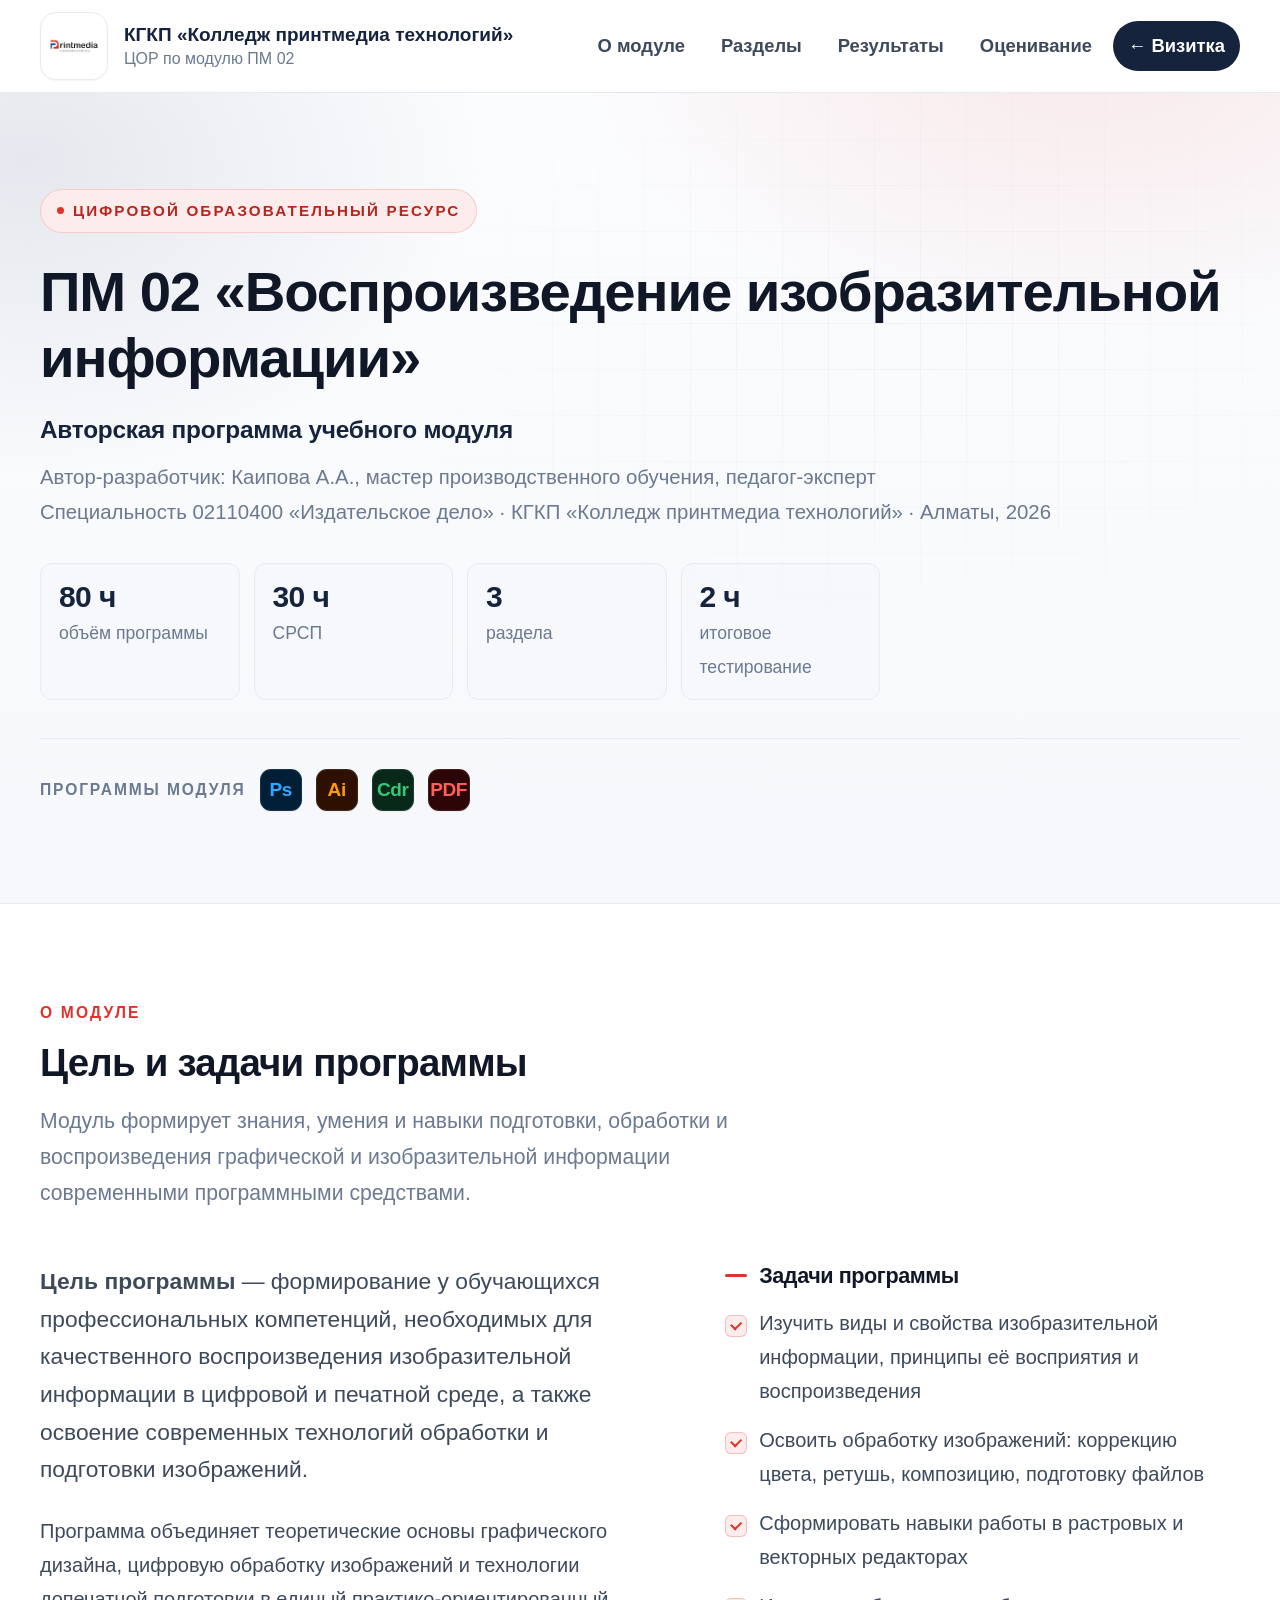
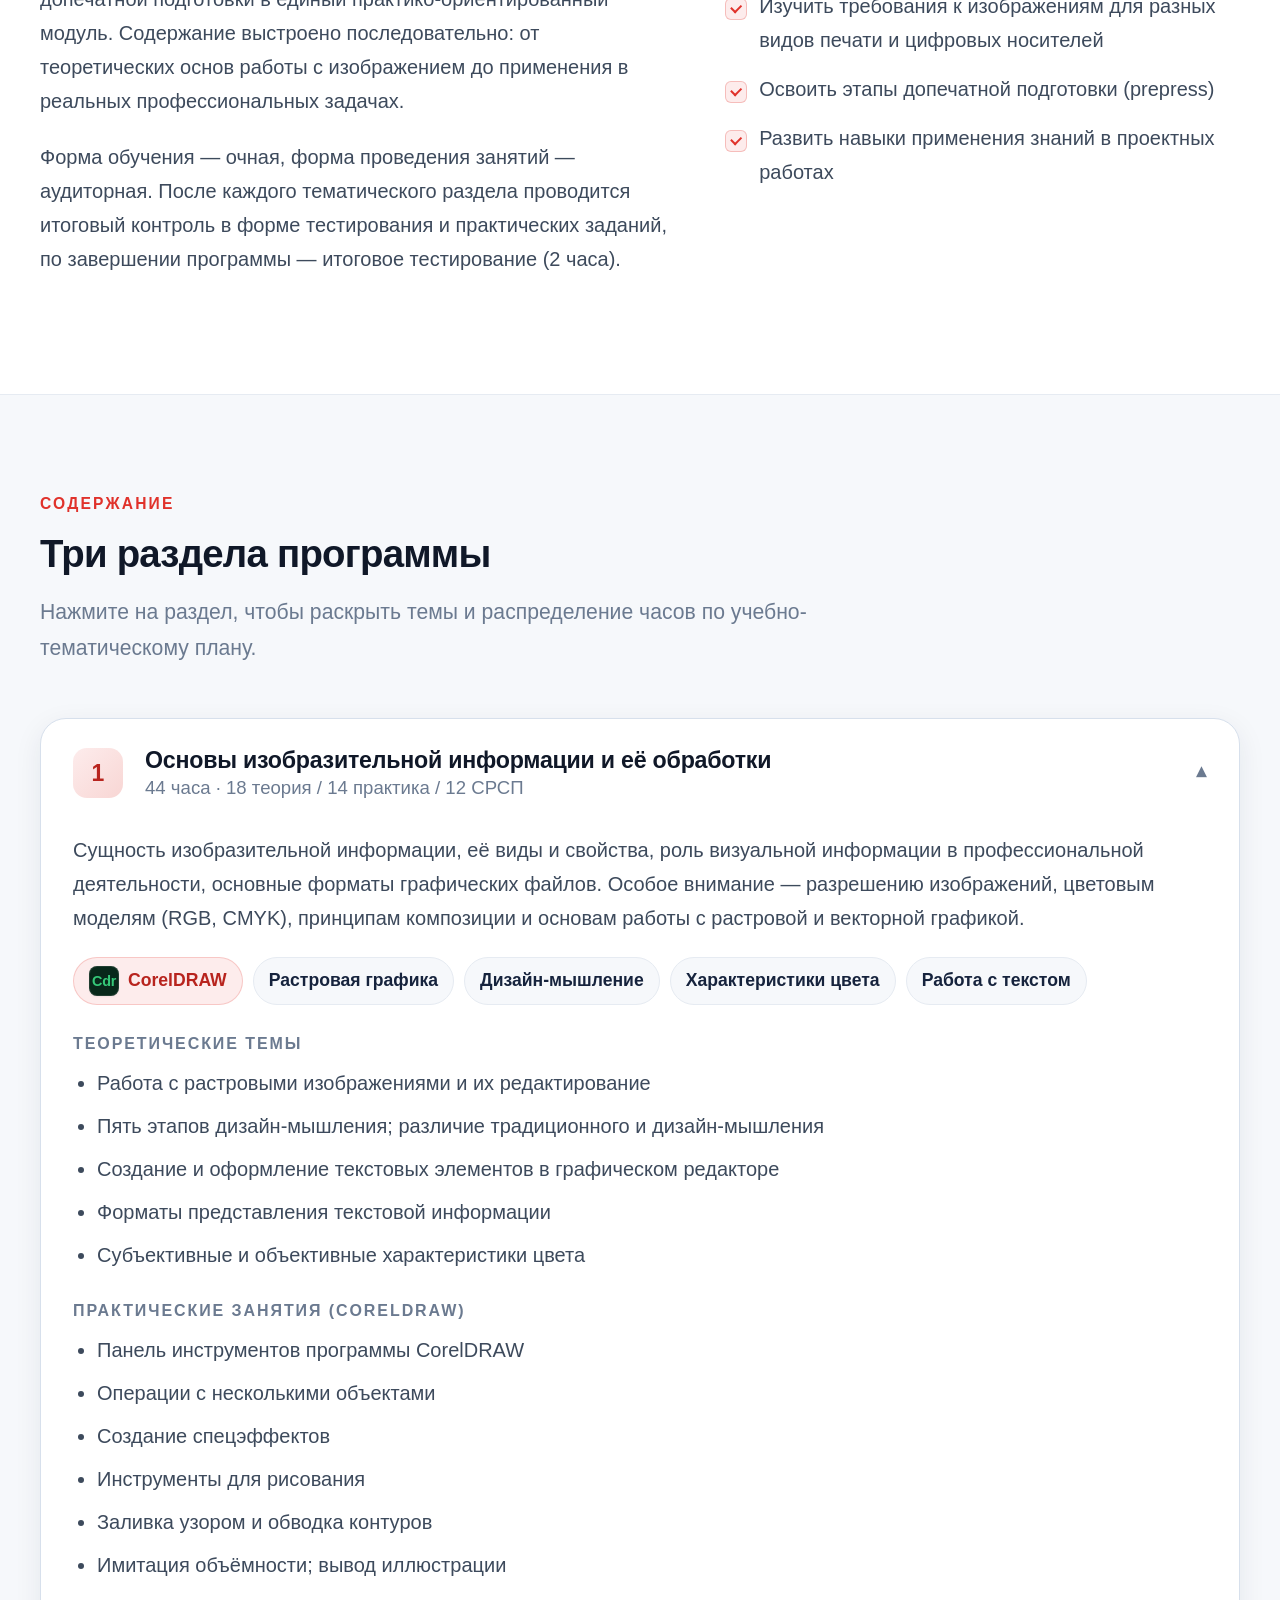
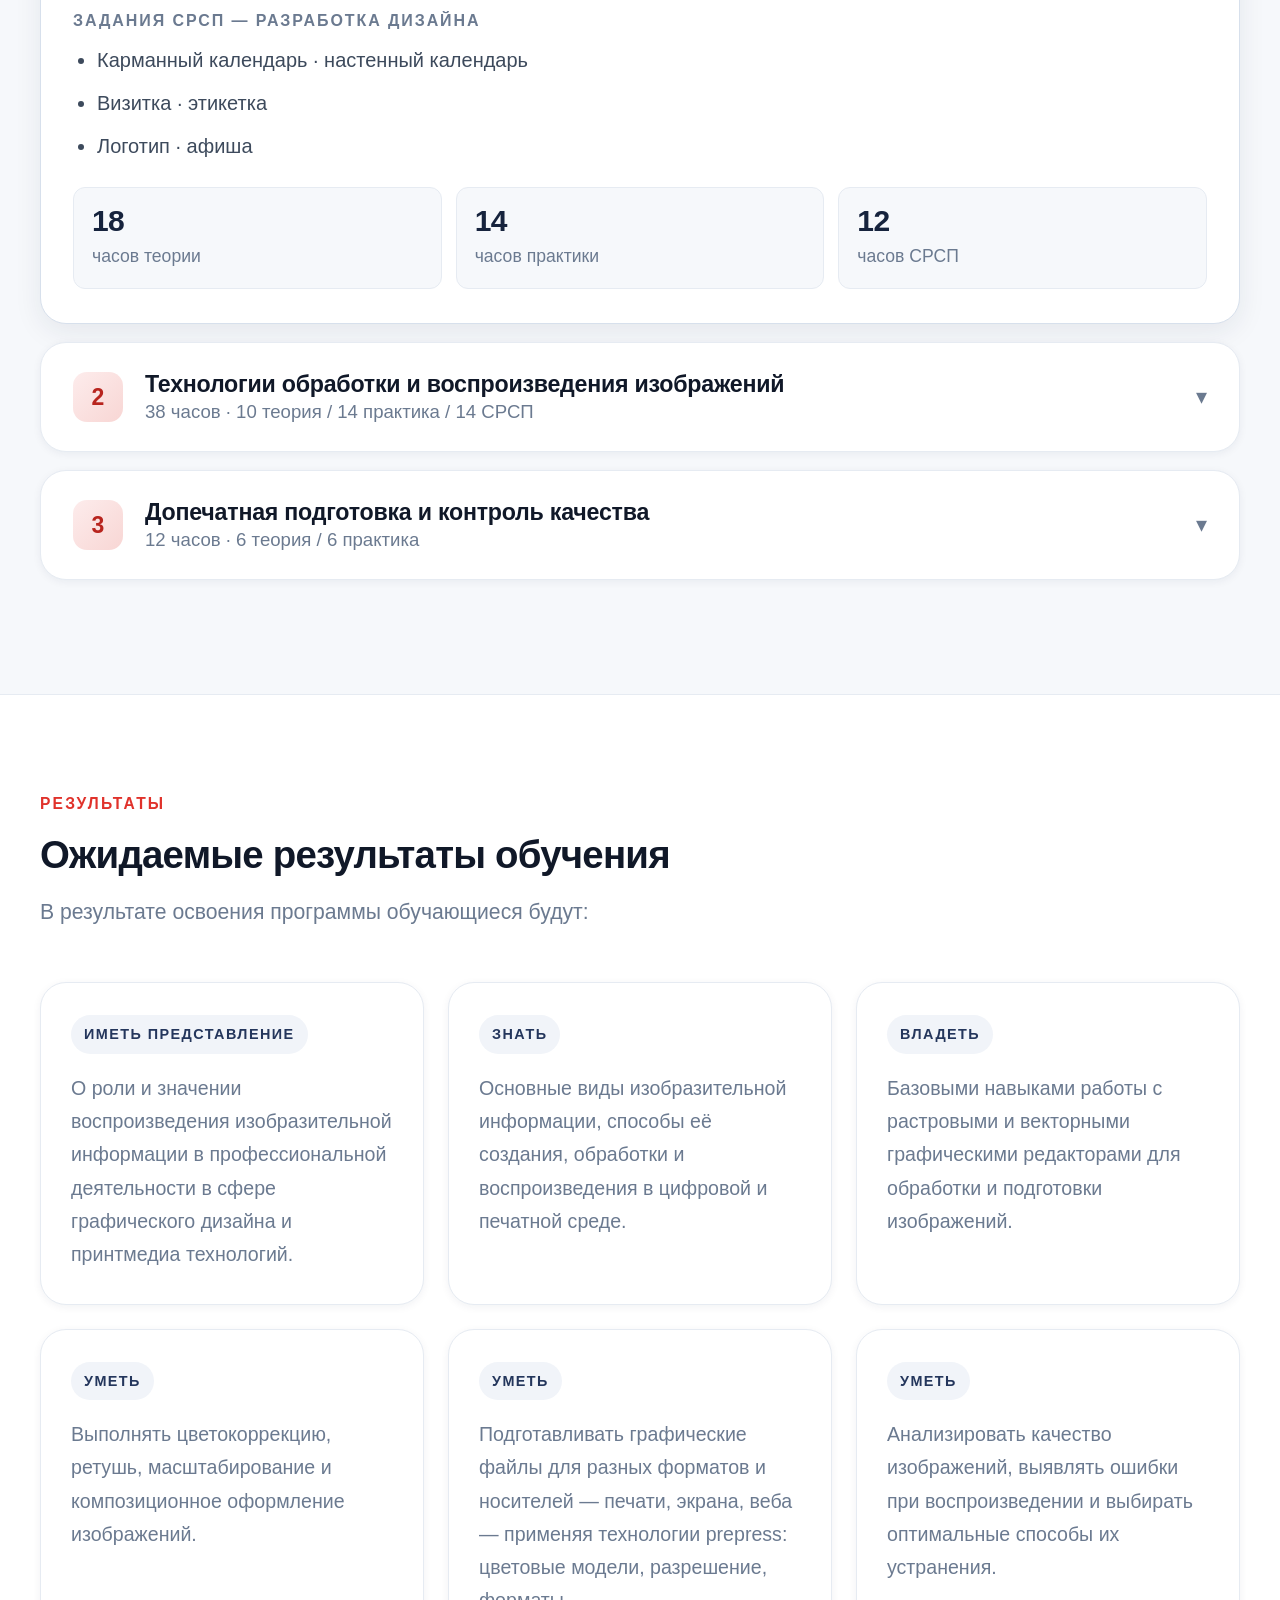
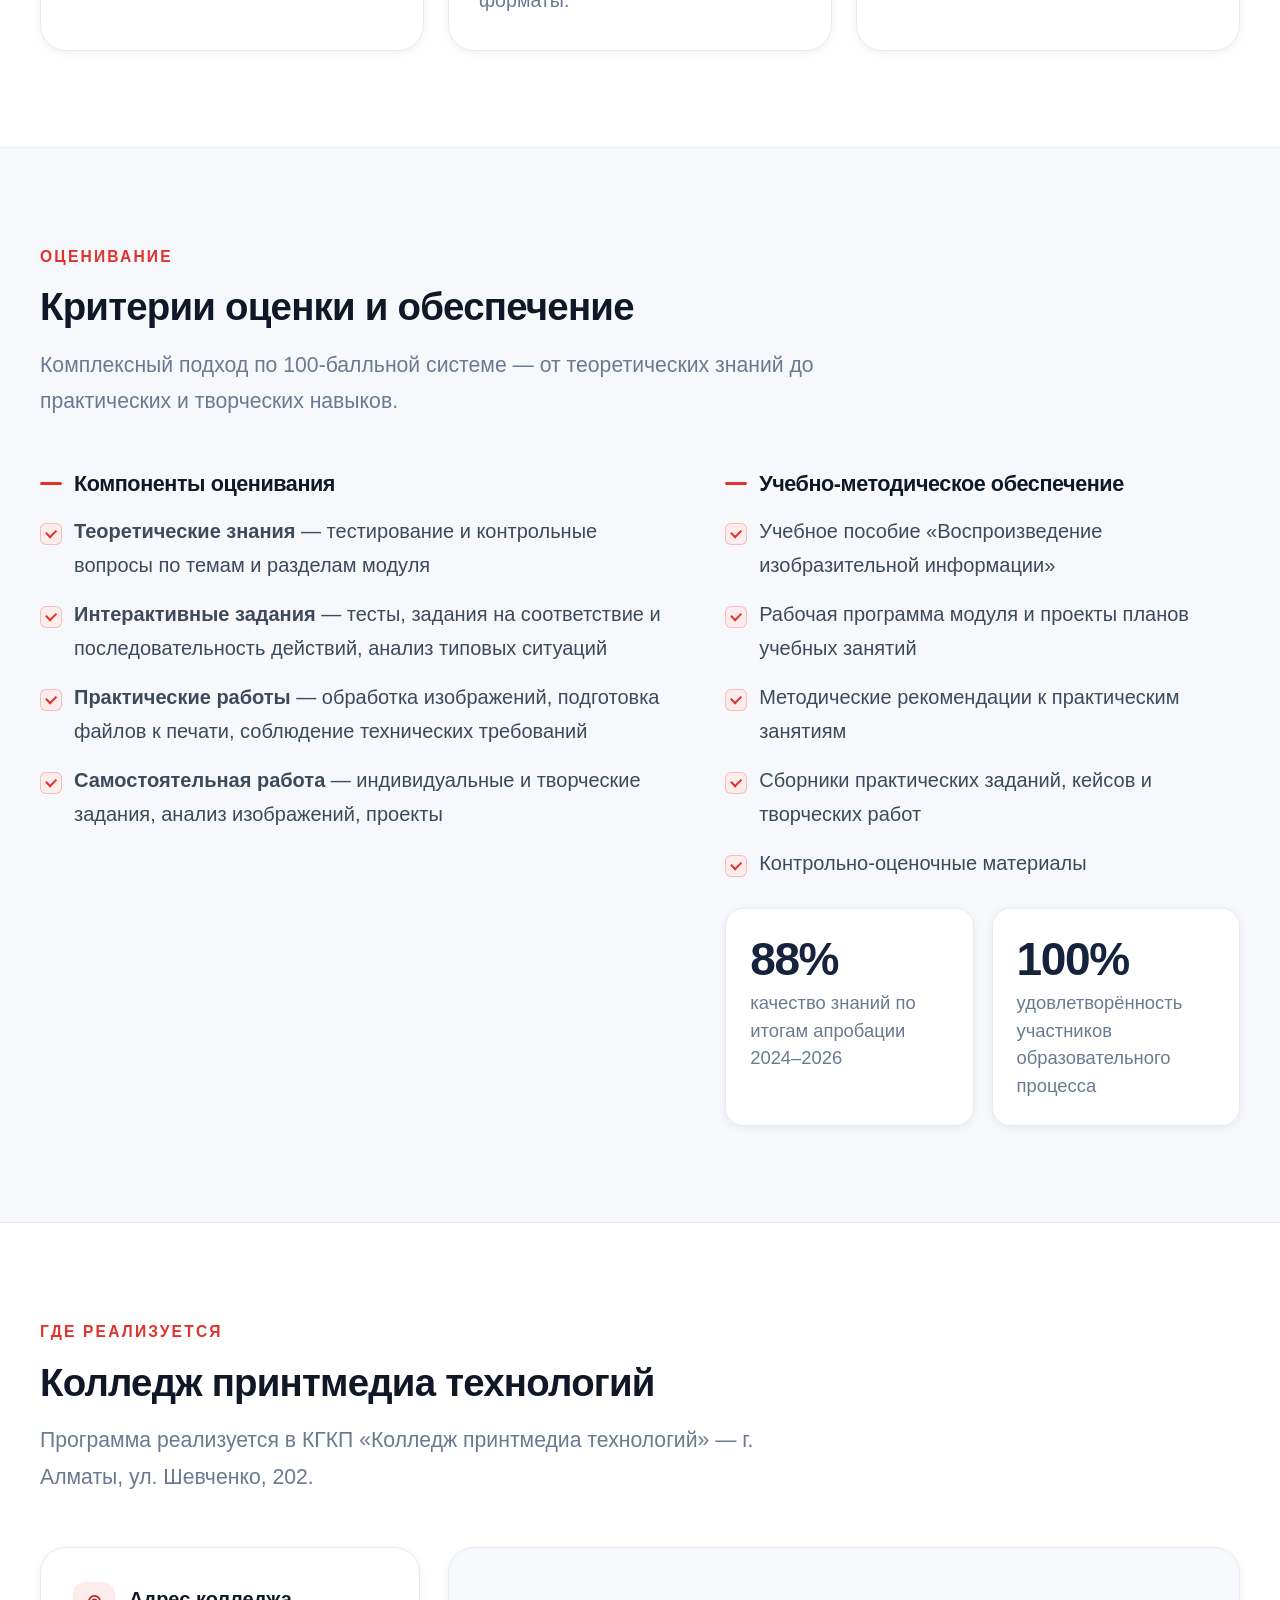
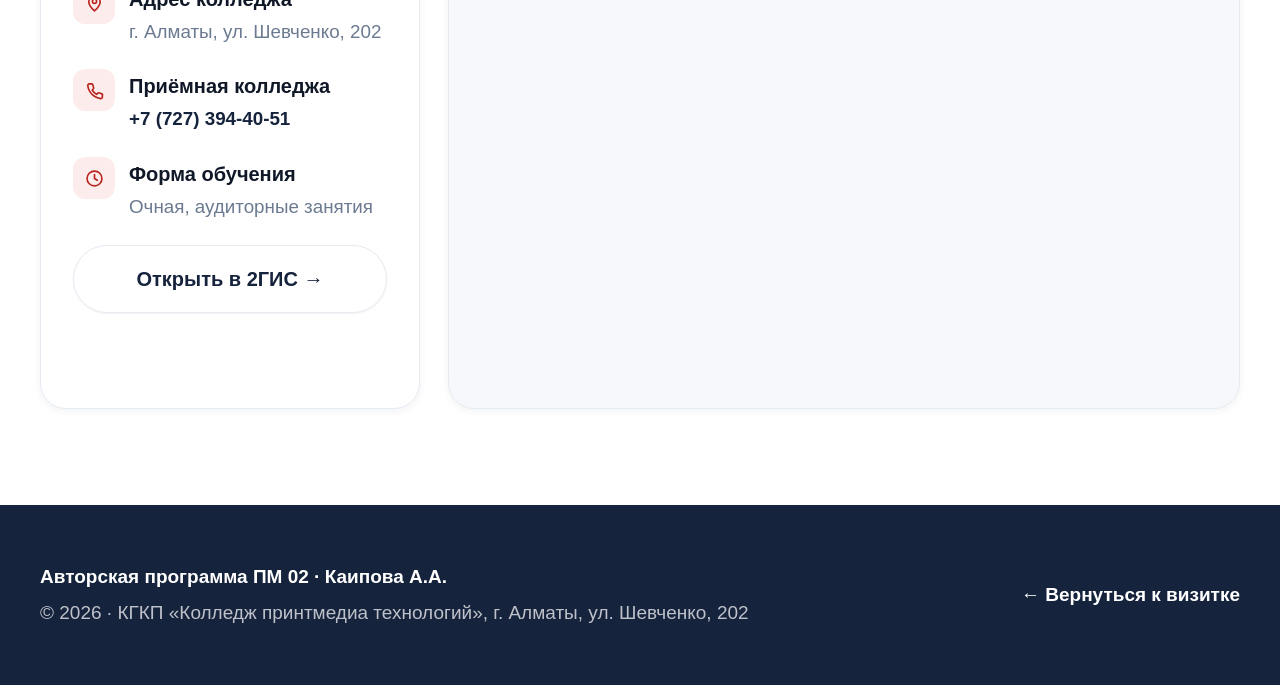
==== cor.html @ 56f1a11b "Сайт-визитка Каиповой А.А. и ЦОР по модулю ПМ 02 Две страницы: портфолио педагога (index.html) и циф" ====
<!DOCTYPE html>
<html lang="ru">
<head>
<meta charset="utf-8">
<meta name="viewport" content="width=device-width, initial-scale=1">
<title>ЦОР — ПМ 02 «Воспроизведение изобразительной информации» | Каипова А.А.</title>
<meta name="description" content="Цифровой образовательный ресурс по учебному модулю ПМ 02 «Воспроизведение изобразительной информации»: содержание трёх разделов, результаты обучения и критерии оценки.">
<link rel="icon" href="assets/logo.jpg">
<link rel="stylesheet" href="style.css">
<noscript><style>.module__body { display: block !important; } .module__chev { display: none; }</style></noscript>
</head>
<body>

<header class="topbar">
  <div class="wrap topbar__inner">
    <a class="brand" href="index.html">
      <span class="brand__logo"><img src="assets/logo.jpg" alt="Логотип Колледжа принтмедиа технологий"></span>
      <span class="brand__text">КГКП «Колледж принтмедиа технологий»<span>ЦОР по модулю ПМ 02</span></span>
    </a>
    <nav class="nav">
      <a href="#intro">О модуле</a>
      <a href="#sections">Разделы</a>
      <a href="#results">Результаты</a>
      <a href="#assess">Оценивание</a>
      <a href="index.html" class="is-cta">← Визитка</a>
    </nav>
  </div>
</header>

<section class="hero">
  <div class="wrap">
    <span class="eyebrow">Цифровой образовательный ресурс</span>
    <h1>ПМ 02 «Воспроизведение изобразительной информации»</h1>
    <p class="hero__role">Авторская программа учебного модуля</p>
    <p class="hero__place">Автор-разработчик: Каипова А.А., мастер производственного обучения, педагог-эксперт<br>Специальность 02110400 «Издательское дело» · КГКП «Колледж принтмедиа технологий» · Алматы, 2026</p>
    <div class="hours" style="max-width:840px;">
      <div><b>80 ч</b><span>объём программы</span></div>
      <div><b>30 ч</b><span>СРСП</span></div>
      <div><b>3</b><span>раздела</span></div>
      <div><b>2 ч</b><span>итоговое тестирование</span></div>
    </div>
    <div class="hero__tools">
      <span class="label">Программы модуля</span>
      <span class="app app--ps" title="Adobe Photoshop">Ps</span>
      <span class="app app--ai" title="Adobe Illustrator">Ai</span>
      <span class="app app--cdr" title="CorelDRAW">Cdr</span>
      <span class="app app--pdf" title="Допечатная подготовка, PDF">PDF</span>
    </div>
  </div>
</section>

<section class="section" id="intro">
  <div class="wrap">
    <div class="section__head">
      <span class="section__label">О модуле</span>
      <h2>Цель и задачи программы</h2>
      <p>Модуль формирует знания, умения и навыки подготовки, обработки и воспроизведения графической и изобразительной информации современными программными средствами.</p>
    </div>
    <div class="cols-2">
      <div class="prose">
        <p class="lead"><strong>Цель программы</strong> — формирование у обучающихся профессиональных компетенций, необходимых для качественного воспроизведения изобразительной информации в цифровой и печатной среде, а также освоение современных технологий обработки и подготовки изображений.</p>
        <p>Программа объединяет теоретические основы графического дизайна, цифровую обработку изображений и технологии допечатной подготовки в единый практико-ориентированный модуль. Содержание выстроено последовательно: от теоретических основ работы с изображением до применения в реальных профессиональных задачах.</p>
        <p>Форма обучения — очная, форма проведения занятий — аудиторная. После каждого тематического раздела проводится итоговый контроль в форме тестирования и практических заданий, по завершении программы — итоговое тестирование (2 часа).</p>
      </div>
      <div>
        <h3 class="mini">Задачи программы</h3>
        <ul class="list-check">
          <li>Изучить виды и свойства изобразительной информации, принципы её восприятия и воспроизведения</li>
          <li>Освоить обработку изображений: коррекцию цвета, ретушь, композицию, подготовку файлов</li>
          <li>Сформировать навыки работы в растровых и векторных редакторах</li>
          <li>Изучить требования к изображениям для разных видов печати и цифровых носителей</li>
          <li>Освоить этапы допечатной подготовки (prepress)</li>
          <li>Развить навыки применения знаний в проектных работах</li>
        </ul>
      </div>
    </div>
  </div>
</section>

<section class="section section--soft" id="sections">
  <div class="wrap">
    <div class="section__head">
      <span class="section__label">Содержание</span>
      <h2>Три раздела программы</h2>
      <p>Нажмите на раздел, чтобы раскрыть темы и распределение часов по учебно-тематическому плану.</p>
    </div>

    <div class="module is-open">
      <button class="module__btn" type="button" aria-expanded="true">
        <span class="module__num">1</span>
        <span class="module__title">
          <strong>Основы изобразительной информации и её обработки</strong>
          <span>44 часа · 18 теория / 14 практика / 12 СРСП</span>
        </span>
        <span class="module__chev">▾</span>
      </button>
      <div class="module__body">
        <p>Сущность изобразительной информации, её виды и свойства, роль визуальной информации в профессиональной деятельности, основные форматы графических файлов. Особое внимание — разрешению изображений, цветовым моделям (RGB, CMYK), принципам композиции и основам работы с растровой и векторной графикой.</p>
        <div class="chips">
          <span class="chip chip--red"><span class="app app--cdr app--sm">Cdr</span>CorelDRAW</span>
          <span class="chip">Растровая графика</span>
          <span class="chip">Дизайн-мышление</span>
          <span class="chip">Характеристики цвета</span>
          <span class="chip">Работа с текстом</span>
        </div>
        <h4>Теоретические темы</h4>
        <ul>
          <li>Работа с растровыми изображениями и их редактирование</li>
          <li>Пять этапов дизайн-мышления; различие традиционного и дизайн-мышления</li>
          <li>Создание и оформление текстовых элементов в графическом редакторе</li>
          <li>Форматы представления текстовой информации</li>
          <li>Субъективные и объективные характеристики цвета</li>
        </ul>
        <h4>Практические занятия (CorelDRAW)</h4>
        <ul>
          <li>Панель инструментов программы CorelDRAW</li>
          <li>Операции с несколькими объектами</li>
          <li>Создание спецэффектов</li>
          <li>Инструменты для рисования</li>
          <li>Заливка узором и обводка контуров</li>
          <li>Имитация объёмности; вывод иллюстрации</li>
        </ul>
        <h4>Задания СРСП — разработка дизайна</h4>
        <ul>
          <li>Карманный календарь · настенный календарь</li>
          <li>Визитка · этикетка</li>
          <li>Логотип · афиша</li>
        </ul>
        <div class="hours">
          <div><b>18</b><span>часов теории</span></div>
          <div><b>14</b><span>часов практики</span></div>
          <div><b>12</b><span>часов СРСП</span></div>
        </div>
      </div>
    </div>

    <div class="module">
      <button class="module__btn" type="button" aria-expanded="false">
        <span class="module__num">2</span>
        <span class="module__title">
          <strong>Технологии обработки и воспроизведения изображений</strong>
          <span>38 часов · 10 теория / 14 практика / 14 СРСП</span>
        </span>
        <span class="module__chev">▾</span>
      </button>
      <div class="module__body">
        <p>Современные технологии обработки изображений в профессиональном ПО: методы цветокоррекции, ретуши, векторизации, работа со слоями, эффектами и инструментами графических редакторов, подготовка изображений для разных способов воспроизведения — печать, веб, цифровые носители.</p>
        <div class="chips">
          <span class="chip chip--red"><span class="app app--ai app--sm">Ai</span>Adobe Illustrator</span>
          <span class="chip">Векторизация и трассировка</span>
          <span class="chip">Цветовые модели</span>
          <span class="chip">Типографика</span>
          <span class="chip">Рекламная продукция</span>
        </div>
        <h4>Теоретические темы</h4>
        <ul>
          <li>Основы работы в графическом редакторе: интерфейс и инструменты</li>
          <li>История и развитие дизайн-мышления</li>
          <li>Визуальное оформление текста</li>
          <li>Принципы восприятия цвета человеком</li>
          <li>Применение цветовых моделей в графических редакторах</li>
        </ul>
        <h4>Практические занятия (Adobe Illustrator)</h4>
        <ul>
          <li>Работа с эффектами</li>
          <li>Сложные рисунки и трассировка</li>
          <li>Инструменты рисования при построении логотипа</li>
          <li>Работа с текстом</li>
          <li>Компоновка слоганов и взаиморасположение с логотипом</li>
          <li>Дизайн рекламной продукции; дизайн обложки журнала</li>
        </ul>
        <h4>Задания СРСП</h4>
        <ul>
          <li>Определение панели инструментов</li>
          <li>Создание рамок с использованием нескольких объектов</li>
          <li>Обтекание текста вокруг объекта</li>
          <li>Разработка рекламного постера</li>
        </ul>
        <div class="hours">
          <div><b>10</b><span>часов теории</span></div>
          <div><b>14</b><span>часов практики</span></div>
          <div><b>14</b><span>часов СРСП</span></div>
        </div>
      </div>
    </div>

    <div class="module">
      <button class="module__btn" type="button" aria-expanded="false">
        <span class="module__num">3</span>
        <span class="module__title">
          <strong>Допечатная подготовка и контроль качества</strong>
          <span>12 часов · 6 теория / 6 практика</span>
        </span>
        <span class="module__chev">▾</span>
      </button>
      <div class="module__body">
        <p>Этапы допечатной подготовки (prepress), требования к макетам, настройка параметров файлов (разрешение, цветовые профили, форматы), методы контроля качества изображений перед выводом. Рассматриваются типичные ошибки при подготовке файлов и способы их устранения.</p>
        <div class="chips">
          <span class="chip chip--red"><span class="app app--ps app--sm">Ps</span>Adobe Photoshop</span>
          <span class="chip"><span class="app app--pdf app--sm">PDF</span>Prepress</span>
          <span class="chip">Цветокоррекция</span>
          <span class="chip">Ретушь</span>
          <span class="chip">Контроль качества</span>
        </div>
        <h4>Теоретические темы</h4>
        <ul>
          <li>Средства ввода, редактирования и хранения текстовой информации</li>
          <li>Изомерные и метамерные цвета и их связь с растровыми изображениями</li>
          <li>Токенизация текста</li>
        </ul>
        <h4>Практические занятия (Adobe Photoshop)</h4>
        <ul>
          <li>Выделение областей и изображения</li>
          <li>Коррекция цветных изображений</li>
          <li>Ретуширование</li>
        </ul>
        <div class="hours">
          <div><b>6</b><span>часов теории</span></div>
          <div><b>6</b><span>часов практики</span></div>
          <div><b>2</b><span>часа итогового тестирования</span></div>
        </div>
      </div>
    </div>
  </div>
</section>

<section class="section" id="results">
  <div class="wrap">
    <div class="section__head">
      <span class="section__label">Результаты</span>
      <h2>Ожидаемые результаты обучения</h2>
      <p>В результате освоения программы обучающиеся будут:</p>
    </div>
    <div class="cards">
      <div class="card">
        <div class="card__top"><span class="card__tag">Иметь представление</span></div>
        <p>О роли и значении воспроизведения изобразительной информации в профессиональной деятельности в сфере графического дизайна и принтмедиа технологий.</p>
      </div>
      <div class="card">
        <div class="card__top"><span class="card__tag">Знать</span></div>
        <p>Основные виды изобразительной информации, способы её создания, обработки и воспроизведения в цифровой и печатной среде.</p>
      </div>
      <div class="card">
        <div class="card__top"><span class="card__tag">Владеть</span></div>
        <p>Базовыми навыками работы с растровыми и векторными графическими редакторами для обработки и подготовки изображений.</p>
      </div>
      <div class="card">
        <div class="card__top"><span class="card__tag">Уметь</span></div>
        <p>Выполнять цветокоррекцию, ретушь, масштабирование и композиционное оформление изображений.</p>
      </div>
      <div class="card">
        <div class="card__top"><span class="card__tag">Уметь</span></div>
        <p>Подготавливать графические файлы для разных форматов и носителей — печати, экрана, веба — применяя технологии prepress: цветовые модели, разрешение, форматы.</p>
      </div>
      <div class="card">
        <div class="card__top"><span class="card__tag">Уметь</span></div>
        <p>Анализировать качество изображений, выявлять ошибки при воспроизведении и выбирать оптимальные способы их устранения.</p>
      </div>
    </div>
  </div>
</section>

<section class="section section--soft" id="assess">
  <div class="wrap">
    <div class="section__head">
      <span class="section__label">Оценивание</span>
      <h2>Критерии оценки и обеспечение</h2>
      <p>Комплексный подход по 100-балльной системе — от теоретических знаний до практических и творческих навыков.</p>
    </div>
    <div class="cols-2">
      <div>
        <h3 class="mini">Компоненты оценивания</h3>
        <ul class="list-check">
          <li><strong>Теоретические знания</strong> — тестирование и контрольные вопросы по темам и разделам модуля</li>
          <li><strong>Интерактивные задания</strong> — тесты, задания на соответствие и последовательность действий, анализ типовых ситуаций</li>
          <li><strong>Практические работы</strong> — обработка изображений, подготовка файлов к печати, соблюдение технических требований</li>
          <li><strong>Самостоятельная работа</strong> — индивидуальные и творческие задания, анализ изображений, проекты</li>
        </ul>
      </div>
      <div>
        <h3 class="mini">Учебно-методическое обеспечение</h3>
        <ul class="list-check">
          <li>Учебное пособие «Воспроизведение изобразительной информации»</li>
          <li>Рабочая программа модуля и проекты планов учебных занятий</li>
          <li>Методические рекомендации к практическим занятиям</li>
          <li>Сборники практических заданий, кейсов и творческих работ</li>
          <li>Контрольно-оценочные материалы</li>
        </ul>
        <div class="stats" style="margin-top:28px;">
          <div class="stat">
            <div class="stat__num">88%</div>
            <div class="stat__label">качество знаний по итогам апробации 2024–2026</div>
          </div>
          <div class="stat">
            <div class="stat__num">100%</div>
            <div class="stat__label">удовлетворённость участников образовательного процесса</div>
          </div>
        </div>
      </div>
    </div>
  </div>
</section>

<section class="section" id="place">
  <div class="wrap">
    <div class="section__head">
      <span class="section__label">Где реализуется</span>
      <h2>Колледж принтмедиа технологий</h2>
      <p>Программа реализуется в КГКП «Колледж принтмедиа технологий» — г. Алматы, ул. Шевченко, 202.</p>
    </div>
    <div class="map-grid">
      <div class="map-card">
        <div class="map-card__row">
          <span class="map-card__ico"><svg viewBox="0 0 24 24" fill="none" stroke="currentColor" stroke-width="1.9" stroke-linecap="round" stroke-linejoin="round" aria-hidden="true"><path d="M12 21.5s-6.5-5.8-6.5-10.5a6.5 6.5 0 1 1 13 0C18.5 15.7 12 21.5 12 21.5z"/><circle cx="12" cy="10.7" r="2.4"/></svg></span>
          <span>
            <strong>Адрес колледжа</strong>
            <span>г. Алматы, ул. Шевченко, 202</span>
          </span>
        </div>
        <div class="map-card__row">
          <span class="map-card__ico"><svg viewBox="0 0 24 24" fill="none" stroke="currentColor" stroke-width="1.9" stroke-linecap="round" stroke-linejoin="round" aria-hidden="true"><path d="M21 16.9v2.6a1.7 1.7 0 0 1-1.9 1.7 16.6 16.6 0 0 1-7.2-2.6 16.3 16.3 0 0 1-5-5A16.6 16.6 0 0 1 4.3 6.4 1.7 1.7 0 0 1 6 4.5h2.6a1.7 1.7 0 0 1 1.7 1.5c.1.8.3 1.7.6 2.5a1.7 1.7 0 0 1-.4 1.8l-1.1 1.1a13.4 13.4 0 0 0 5 5l1.1-1.1a1.7 1.7 0 0 1 1.8-.4c.8.3 1.6.5 2.5.6a1.7 1.7 0 0 1 1.5 1.7z"/></svg></span>
          <span>
            <strong>Приёмная колледжа</strong>
            <span><a href="tel:+77273944051">+7 (727) 394-40-51</a></span>
          </span>
        </div>
        <div class="map-card__row">
          <span class="map-card__ico"><svg viewBox="0 0 24 24" fill="none" stroke="currentColor" stroke-width="1.9" stroke-linecap="round" stroke-linejoin="round" aria-hidden="true"><circle cx="12" cy="12" r="8.5"/><path d="M12 7.6V12l3.2 2"/></svg></span>
          <span>
            <strong>Форма обучения</strong>
            <span>Очная, аудиторные занятия</span>
          </span>
        </div>
        <a class="btn btn--ghost" href="https://2gis.kz/almaty/firm/9429940000854568" target="_blank" rel="noopener">Открыть в 2ГИС →</a>
      </div>
      <div class="map-frame">
        <iframe
          src="https://widgets.2gis.com/widget?type=firmsonmap&amp;options=%7B%22pos%22%3A%7B%22lat%22%3A43.241996%2C%22lon%22%3A76.891916%2C%22zoom%22%3A17%7D%2C%22opt%22%3A%7B%22city%22%3A%22almaty%22%7D%2C%22org%22%3A%229429940000854568%22%7D"
          title="Колледж принтмедиа технологий на карте 2ГИС — г. Алматы, ул. Шевченко, 202"
          loading="lazy"
          allowfullscreen></iframe>
      </div>
    </div>
  </div>
</section>

<footer class="footer">
  <div class="wrap footer__inner">
    <div>
      <strong>Авторская программа ПМ 02 · Каипова А.А.</strong>
      © 2026 · КГКП «Колледж принтмедиа технологий», г. Алматы, ул. Шевченко, 202
    </div>
    <div><a href="index.html">← Вернуться к визитке</a></div>
  </div>
</footer>

<script src="script.js"></script>
</body>
</html>
---- style.css ----
/* ============================================================
   Каипова А.А. — визитка педагога и ЦОР по ПМ 02
   Дизайн-система: токены → layout → компоненты → адаптив
   ============================================================ */

:root {
  /* Палитра построена на логотипе колледжа */
  --red: #e0322b;
  --red-dark: #b8241e;
  --red-soft: #fdecec;
  --navy: #16233d;
  --navy-mid: #24365c;
  --navy-light: #3d5687;
  --ink: #101828;
  --body: #3d4a5c;
  --muted: #6b7a90;
  --line: #e6ebf2;
  --line-soft: #f1f4f9;
  --bg: #ffffff;
  --bg-soft: #f6f8fb;

  /* Скругления и тени */
  --r-sm: 12px;
  --r: 18px;
  --r-lg: 26px;
  --r-xl: 34px;
  --sh-xs: 0 1px 2px rgba(16, 24, 40, .05);
  --sh-sm: 0 2px 8px rgba(22, 35, 61, .06);
  --sh: 0 8px 28px rgba(22, 35, 61, .08);
  --sh-lg: 0 22px 60px rgba(22, 35, 61, .14);

  --wrap: 1440px;
  --font: -apple-system, BlinkMacSystemFont, "Segoe UI", Roboto, "Helvetica Neue", Arial, sans-serif;
}

* { box-sizing: border-box; }

html {
  font-size: 20px;
  scroll-behavior: smooth;
  -webkit-text-size-adjust: 100%;
}

body {
  margin: 0;
  font-family: var(--font);
  font-size: 1rem;
  line-height: 1.7;
  color: var(--body);
  background: var(--bg);
  -webkit-font-smoothing: antialiased;
  text-rendering: optimizeLegibility;
}

img { max-width: 100%; display: block; }
a { color: var(--navy-light); }

h1, h2, h3, h4 {
  color: var(--ink);
  line-height: 1.18;
  letter-spacing: -0.02em;
  margin: 0 0 .6em;
  font-weight: 700;
}

h1 { font-size: clamp(2.3rem, 4.4vw, 3.5rem); }
h2 { font-size: clamp(1.75rem, 3vw, 2.5rem); }
h3 { font-size: clamp(1.15rem, 1.6vw, 1.4rem); }

p { margin: 0 0 1.1em; }

.wrap { width: 100%; max-width: var(--wrap); margin: 0 auto; padding: 0 40px; }

/* ---------------- Шапка ---------------- */
.topbar {
  position: sticky;
  top: 0;
  z-index: 60;
  background: rgba(255, 255, 255, .88);
  backdrop-filter: saturate(180%) blur(14px);
  border-bottom: 1px solid var(--line);
}

.topbar__inner {
  display: flex;
  align-items: center;
  gap: 24px;
  min-height: 92px;
}

.brand {
  display: flex;
  align-items: center;
  gap: 16px;
  text-decoration: none;
  color: inherit;
  flex-shrink: 0;
}

.brand__logo {
  width: 68px;
  height: 68px;
  border-radius: 16px;
  background: #fff;
  border: 1px solid var(--line);
  box-shadow: var(--sh-xs);
  display: grid;
  place-items: center;
  padding: 7px;
  flex-shrink: 0;
}
.brand__logo img { width: 100%; height: 100%; object-fit: contain; }

.brand__text { font-size: .95rem; font-weight: 700; color: var(--navy); line-height: 1.35; }
.brand__text span {
  display: block;
  font-weight: 500;
  color: var(--muted);
  font-size: .8rem;
}

.nav {
  margin-left: auto;
  display: flex;
  align-items: center;
  gap: 6px;
  flex-wrap: wrap;
}
.nav a {
  color: var(--body);
  text-decoration: none;
  font-size: .92rem;
  font-weight: 600;
  padding: 9px 15px;
  border-radius: 999px;
  transition: background .16s ease, color .16s ease;
}
.nav a:hover { background: var(--bg-soft); color: var(--red); }
.nav a.is-cta { background: var(--navy); color: #fff; }
.nav a.is-cta:hover { background: var(--navy-mid); color: #fff; }

/* ---------------- Кнопки ---------------- */
.btn {
  display: inline-flex;
  align-items: center;
  justify-content: center;
  gap: 10px;
  padding: 16px 30px;
  border-radius: 999px;
  font-size: 1rem;
  font-weight: 650;
  font-family: inherit;
  text-decoration: none;
  border: 1.5px solid transparent;
  cursor: pointer;
  transition: transform .16s ease, box-shadow .16s ease, background .16s ease, border-color .16s ease;
}
.btn:hover { transform: translateY(-2px); }
.btn--primary {
  background: linear-gradient(135deg, #ec3f37, var(--red-dark));
  color: #fff;
  box-shadow: 0 10px 26px rgba(224, 50, 43, .3);
}
.btn--primary:hover { box-shadow: 0 14px 32px rgba(224, 50, 43, .38); }
.btn--ghost { border-color: var(--line); color: var(--navy); background: #fff; box-shadow: var(--sh-xs); }
.btn--ghost:hover { border-color: var(--navy-light); }
.btn--light { background: #fff; color: var(--navy); }
.btn--light:hover { background: #f2f5fa; }

/* ---------------- Хиро ---------------- */
.hero {
  position: relative;
  overflow: hidden;
  padding: 96px 0 92px;
  background:
    radial-gradient(760px 460px at 85% -8%, rgba(224, 50, 43, .10), transparent 68%),
    radial-gradient(700px 480px at 2% 8%, rgba(36, 54, 92, .10), transparent 66%),
    linear-gradient(180deg, #fbfcfe, var(--bg-soft));
  border-bottom: 1px solid var(--line);
}

.hero::before {
  content: "";
  position: absolute;
  inset: 0;
  background-image:
    linear-gradient(rgba(22, 35, 61, .045) 1px, transparent 1px),
    linear-gradient(90deg, rgba(22, 35, 61, .045) 1px, transparent 1px);
  background-size: 46px 46px;
  mask-image: radial-gradient(700px 420px at 70% 30%, #000, transparent 75%);
  -webkit-mask-image: radial-gradient(700px 420px at 70% 30%, #000, transparent 75%);
  pointer-events: none;
}

.hero__grid {
  position: relative;
  display: grid;
  grid-template-columns: 1.15fr 440px;
  gap: 72px;
  align-items: center;
}

.eyebrow {
  display: inline-flex;
  align-items: center;
  gap: 9px;
  font-size: .76rem;
  font-weight: 750;
  letter-spacing: .14em;
  text-transform: uppercase;
  color: var(--red-dark);
  background: var(--red-soft);
  border: 1px solid rgba(224, 50, 43, .18);
  padding: 8px 16px;
  border-radius: 999px;
  margin-bottom: 26px;
}
.eyebrow::before {
  content: "";
  width: 7px;
  height: 7px;
  border-radius: 50%;
  background: var(--red);
}

.hero h1 { margin-bottom: .3em; }
.hero__role {
  font-size: 1.22rem;
  font-weight: 700;
  color: var(--navy);
  margin: 0 0 10px;
  letter-spacing: -0.01em;
}
.hero__place { color: var(--muted); margin: 0 0 34px; font-size: 1.02rem; }
.hero__actions { display: flex; gap: 16px; flex-wrap: wrap; align-items: center; }

.hero__tools {
  display: flex;
  align-items: center;
  gap: 14px;
  flex-wrap: wrap;
  margin-top: 38px;
  padding-top: 30px;
  border-top: 1px solid var(--line);
}
.hero__tools .label {
  font-size: .78rem;
  text-transform: uppercase;
  letter-spacing: .12em;
  font-weight: 700;
  color: var(--muted);
}

/* Портрет */
.photo-frame { position: relative; }
.photo-frame::before {
  content: "";
  position: absolute;
  inset: 22px -22px -22px 22px;
  border-radius: var(--r-xl);
  background: linear-gradient(150deg, rgba(224, 50, 43, .14), rgba(36, 54, 92, .16));
}
.photo-frame img {
  position: relative;
  width: 100%;
  aspect-ratio: 3 / 4;
  object-fit: cover;
  object-position: center 16%;
  border-radius: var(--r-xl);
  box-shadow: var(--sh-lg);
  border: 6px solid #fff;
}

/* ---------------- Секции ---------------- */
.section { padding: 96px 0; }
.section--soft {
  background: var(--bg-soft);
  border-top: 1px solid var(--line);
  border-bottom: 1px solid var(--line);
}

.section__head { max-width: 780px; margin-bottom: 52px; }
.section__label {
  display: block;
  font-size: .78rem;
  font-weight: 750;
  letter-spacing: .14em;
  text-transform: uppercase;
  color: var(--red);
  margin-bottom: 14px;
}
.section__head h2 { margin-bottom: .45em; }
.section__head p { color: var(--muted); margin: 0; font-size: 1.06rem; }

.lead { font-size: 1.14rem; line-height: 1.65; color: var(--ink); }

.cols-2 { display: grid; grid-template-columns: 1.1fr .9fr; gap: 56px; align-items: start; }
.prose p { color: var(--body); max-width: 78ch; }

h3.mini {
  font-size: 1.08rem;
  margin-bottom: .8em;
  display: flex;
  align-items: center;
  gap: 12px;
}
h3.mini::before {
  content: "";
  width: 22px;
  height: 3px;
  border-radius: 2px;
  background: var(--red);
  flex: 0 0 auto;
}

/* Метрики */
.stats { display: grid; grid-template-columns: repeat(2, 1fr); gap: 18px; }
.stat {
  background: #fff;
  border: 1px solid var(--line);
  border-radius: var(--r);
  padding: 26px 24px;
  box-shadow: var(--sh-sm);
}
.stat__num {
  font-size: 2.3rem;
  font-weight: 750;
  color: var(--navy);
  line-height: 1.05;
  letter-spacing: -0.03em;
  margin-bottom: 6px;
}
.stat__label { font-size: .92rem; color: var(--muted); line-height: 1.5; }

/* Карточки */
.cards { display: grid; grid-template-columns: repeat(auto-fit, minmax(290px, 1fr)); gap: 24px; }
.card {
  background: #fff;
  border: 1px solid var(--line);
  border-radius: var(--r-lg);
  padding: 32px 30px;
  box-shadow: var(--sh-sm);
  transition: transform .2s ease, box-shadow .2s ease, border-color .2s ease;
}
.card:hover { transform: translateY(-4px); box-shadow: var(--sh); border-color: #d9e1ec; }
.card__top { display: flex; align-items: center; gap: 14px; margin-bottom: 18px; }
.card__tag {
  display: inline-block;
  font-size: .72rem;
  font-weight: 750;
  letter-spacing: .1em;
  text-transform: uppercase;
  color: var(--navy-mid);
  background: var(--line-soft);
  padding: 7px 13px;
  border-radius: 999px;
}
.card h3 { font-size: 1.16rem; margin-bottom: .5em; }
.card p { margin: 0; color: var(--muted); font-size: .98rem; }

/* Значки графических программ */
.app {
  display: inline-flex;
  align-items: center;
  justify-content: center;
  width: 42px;
  height: 42px;
  border-radius: 11px;
  font-size: .95rem;
  font-weight: 750;
  letter-spacing: -0.02em;
  flex: 0 0 auto;
  box-shadow: inset 0 0 0 1px rgba(255, 255, 255, .1), var(--sh-xs);
}
.app--sm { width: 30px; height: 30px; border-radius: 8px; font-size: .72rem; }
.app--ps { background: #001e36; color: #31a8ff; }
.app--ai { background: #2d1000; color: #ff9a00; }
.app--cdr { background: #08281a; color: #35c878; }
.app--pdf { background: #2e0507; color: #ff5f56; }
.app--rgb { background: #0d1b33; color: #7aa5ff; }

.app-row { display: flex; align-items: center; gap: 10px; flex-wrap: wrap; }

/* Баннер ЦОР */
.feature {
  position: relative;
  overflow: hidden;
  display: grid;
  grid-template-columns: 1fr auto;
  gap: 44px;
  align-items: center;
  background: linear-gradient(135deg, #1b2b4c 0%, #101a2f 60%, #16233d 100%);
  color: #fff;
  border-radius: var(--r-xl);
  padding: 58px 62px;
  box-shadow: var(--sh-lg);
}
.feature::after {
  content: "";
  position: absolute;
  width: 420px;
  height: 420px;
  right: -120px;
  top: -160px;
  border-radius: 50%;
  background: radial-gradient(circle, rgba(224, 50, 43, .38), transparent 65%);
  pointer-events: none;
}
.feature > * { position: relative; }
.feature h2 { color: #fff; margin-bottom: .45em; }
.feature p { color: rgba(255, 255, 255, .76); margin: 0; font-size: 1.06rem; max-width: 62ch; }
.feature .eyebrow {
  background: rgba(255, 255, 255, .12);
  border-color: rgba(255, 255, 255, .2);
  color: #fff;
}
.feature .eyebrow::before { background: #ff6b63; }
.feature__meta { display: flex; gap: 14px; flex-wrap: wrap; margin-top: 26px; }
.feature__meta span {
  font-size: .88rem;
  color: rgba(255, 255, 255, .8);
  background: rgba(255, 255, 255, .08);
  border: 1px solid rgba(255, 255, 255, .14);
  padding: 7px 14px;
  border-radius: 999px;
}

/* Списки */
.list-check { list-style: none; padding: 0; margin: 0; }
.list-check li {
  position: relative;
  padding-left: 34px;
  margin-bottom: 15px;
  color: var(--body);
}
.list-check li::before {
  content: "";
  position: absolute;
  left: 0;
  top: .48em;
  width: 20px;
  height: 20px;
  border-radius: 6px;
  background: var(--red-soft);
  border: 1px solid rgba(224, 50, 43, .25);
}
.list-check li::after {
  content: "";
  position: absolute;
  left: 6px;
  top: .78em;
  width: 8px;
  height: 4.5px;
  border-left: 2px solid var(--red);
  border-bottom: 2px solid var(--red);
  transform: rotate(-45deg);
}

/* ---------------- Контакты и карта ---------------- */
.contact-grid { display: grid; grid-template-columns: repeat(auto-fit, minmax(250px, 1fr)); gap: 20px; }
.contact {
  background: #fff;
  border: 1px solid var(--line);
  border-radius: var(--r);
  padding: 26px;
  box-shadow: var(--sh-sm);
}
.contact__label {
  font-size: .76rem;
  text-transform: uppercase;
  letter-spacing: .12em;
  color: var(--muted);
  font-weight: 750;
  margin-bottom: 8px;
}
.contact__value { font-size: 1.05rem; font-weight: 650; color: var(--navy); word-break: break-word; }
.contact__value a { color: inherit; text-decoration: none; }
.contact__value a:hover { color: var(--red); }
.note { font-size: .92rem; color: var(--muted); margin-top: 22px; }

.map-grid {
  display: grid;
  grid-template-columns: 380px 1fr;
  gap: 28px;
  align-items: stretch;
}
.map-card {
  background: #fff;
  border: 1px solid var(--line);
  border-radius: var(--r-lg);
  padding: 34px 32px;
  box-shadow: var(--sh-sm);
  display: flex;
  flex-direction: column;
  gap: 22px;
}
.map-card__row { display: flex; gap: 14px; align-items: flex-start; }
.map-card__ico {
  width: 42px;
  height: 42px;
  border-radius: 12px;
  background: var(--red-soft);
  color: var(--red-dark);
  display: grid;
  place-items: center;
  flex: 0 0 auto;
}
.map-card__row .map-card__ico { color: var(--red-dark); }
.map-card__ico svg { width: 21px; height: 21px; }
.map-card__row strong { display: block; color: var(--ink); font-size: 1rem; }
.map-card__row span { font-size: .94rem; color: var(--muted); }
.map-card__row a { color: var(--navy); text-decoration: none; font-weight: 600; }
.map-card__row a:hover { color: var(--red); }

.map-frame {
  position: relative;
  min-height: 460px;
  border-radius: var(--r-lg);
  overflow: hidden;
  border: 1px solid var(--line);
  box-shadow: var(--sh-sm);
  background: var(--bg-soft);
}
.map-frame iframe { width: 100%; height: 100%; min-height: 460px; border: 0; display: block; }

/* ---------------- Подвал ---------------- */
.footer {
  background: var(--navy);
  color: rgba(255, 255, 255, .72);
  padding: 56px 0;
  font-size: .95rem;
}
.footer__inner {
  display: flex;
  gap: 24px;
  justify-content: space-between;
  align-items: center;
  flex-wrap: wrap;
}
.footer strong { color: #fff; display: block; font-weight: 650; margin-bottom: 4px; }
.footer a { color: #fff; text-decoration: none; font-weight: 600; }
.footer a:hover { text-decoration: underline; }

/* ---------------- ЦОР: разделы программы ---------------- */
.module {
  border: 1px solid var(--line);
  border-radius: var(--r-lg);
  background: #fff;
  margin-bottom: 18px;
  overflow: hidden;
  box-shadow: var(--sh-sm);
}
.module.is-open { border-color: #d7e0ec; box-shadow: var(--sh); }
.module__btn {
  width: 100%;
  display: flex;
  align-items: center;
  gap: 22px;
  padding: 28px 32px;
  background: none;
  border: 0;
  text-align: left;
  cursor: pointer;
  font-family: inherit;
  color: var(--ink);
  transition: background .16s ease;
}
.module__btn:hover { background: var(--bg-soft); }
.module__num {
  flex: 0 0 auto;
  width: 50px;
  height: 50px;
  border-radius: 14px;
  background: linear-gradient(135deg, #fdecec, #f8d6d4);
  color: var(--red-dark);
  font-weight: 750;
  font-size: 1.15rem;
  display: grid;
  place-items: center;
}
.module__title { flex: 1; }
.module__title strong { display: block; font-size: 1.16rem; letter-spacing: -0.01em; margin-bottom: 3px; }
.module__title span { font-size: .93rem; color: var(--muted); }
.module__chev { flex: 0 0 auto; color: var(--muted); transition: transform .22s ease; font-size: 1.1rem; }
.module.is-open .module__chev { transform: rotate(180deg); }
.module__body { padding: 6px 32px 34px; display: none; }
.module.is-open .module__body { display: block; }
.module__body h4 {
  font-size: .8rem;
  text-transform: uppercase;
  letter-spacing: .12em;
  color: var(--muted);
  margin: 30px 0 12px;
}
.module__body ul { margin: 0; padding-left: 24px; color: var(--body); }
.module__body li { margin-bottom: 9px; }

.chips { display: flex; gap: 10px; flex-wrap: wrap; align-items: center; margin-top: 6px; }
.chip {
  display: inline-flex;
  align-items: center;
  gap: 9px;
  font-size: .88rem;
  font-weight: 650;
  padding: 8px 15px;
  border-radius: 999px;
  background: var(--bg-soft);
  border: 1px solid var(--line);
  color: var(--navy);
}
.chip--red { background: var(--red-soft); border-color: rgba(224, 50, 43, .2); color: var(--red-dark); }

.hours { display: flex; gap: 14px; flex-wrap: wrap; margin-top: 24px; }
.hours div {
  flex: 1 1 140px;
  background: var(--bg-soft);
  border: 1px solid var(--line);
  border-radius: var(--r-sm);
  padding: 16px 18px;
}
.hours b { display: block; font-size: 1.5rem; color: var(--navy); line-height: 1.15; letter-spacing: -0.02em; }
.hours span { font-size: .88rem; color: var(--muted); }

/* ============================================================
   Адаптив
   ============================================================ */
@media (max-width: 1180px) {
  .hero__grid { grid-template-columns: 1fr 380px; gap: 52px; }
  .feature { padding: 48px 44px; }
  .map-grid { grid-template-columns: 330px 1fr; }
}

@media (max-width: 1000px) {
  .wrap { padding: 0 28px; }
  .hero { padding: 72px 0 68px; }
  .hero__grid { grid-template-columns: 1fr; gap: 48px; }
  .photo-frame { max-width: 380px; }
  .photo-frame::before { inset: 18px -18px -18px 18px; }
  .cols-2 { grid-template-columns: 1fr; gap: 40px; }
  .feature { grid-template-columns: 1fr; gap: 30px; }
  .map-grid { grid-template-columns: 1fr; }
  .map-frame, .map-frame iframe { min-height: 380px; }
  .section { padding: 76px 0; }
}

@media (max-width: 760px) {
  html { font-size: 18.5px; }
  .topbar { position: static; }
  .topbar__inner {
    flex-direction: column;
    align-items: stretch;
    gap: 14px;
    padding: 16px 0;
    min-height: 0;
  }
  .brand__logo { width: 58px; height: 58px; }
  .nav {
    margin: 0 -28px;
    padding: 0 28px;
    gap: 4px;
    flex-wrap: nowrap;
    overflow-x: auto;
    scrollbar-width: none;
  }
  .nav::-webkit-scrollbar { display: none; }
  .nav a { white-space: nowrap; padding: 8px 13px; }
  .feature { padding: 38px 28px; border-radius: var(--r-lg); }
  .feature .btn, .hero__actions .btn { width: 100%; }
  .module__btn { padding: 22px 20px; gap: 15px; }
  .module__num { width: 42px; height: 42px; border-radius: 12px; font-size: 1rem; }
  .module__body { padding: 0 20px 26px; }
  .card { padding: 26px 24px; }
}

@media (max-width: 560px) {
  html { font-size: 17.5px; }
  .wrap { padding: 0 20px; }
  .nav { margin: 0 -20px; padding: 0 20px; }
  .section, .hero { padding: 56px 0; }
  .section__head { margin-bottom: 34px; }
  .stats { grid-template-columns: 1fr; }
  .photo-frame { max-width: 100%; }
  .photo-frame::before { inset: 14px -14px -14px 14px; }
  .photo-frame img { border-width: 5px; }
  .map-card { padding: 26px 22px; }
  .map-frame, .map-frame iframe { min-height: 320px; }
  .brand__text { font-size: .88rem; }
  .footer { padding: 40px 0; }
}
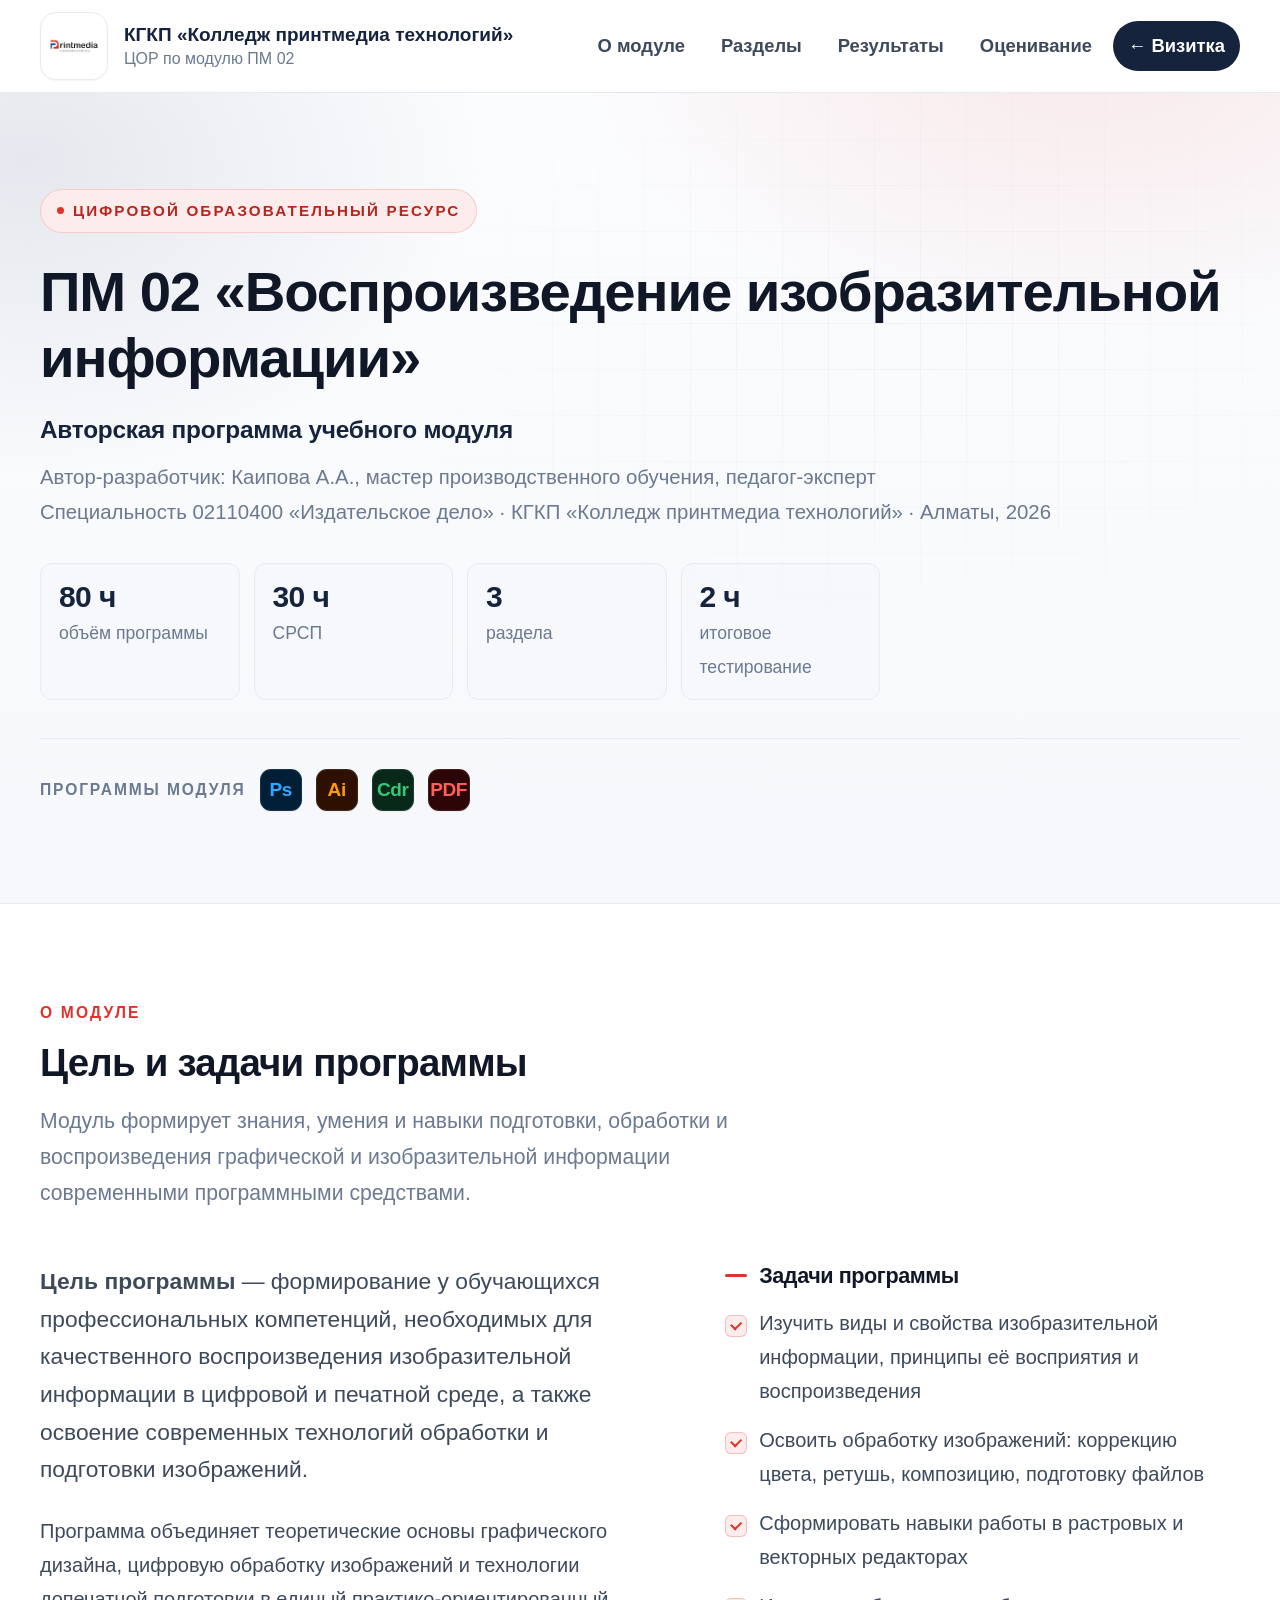
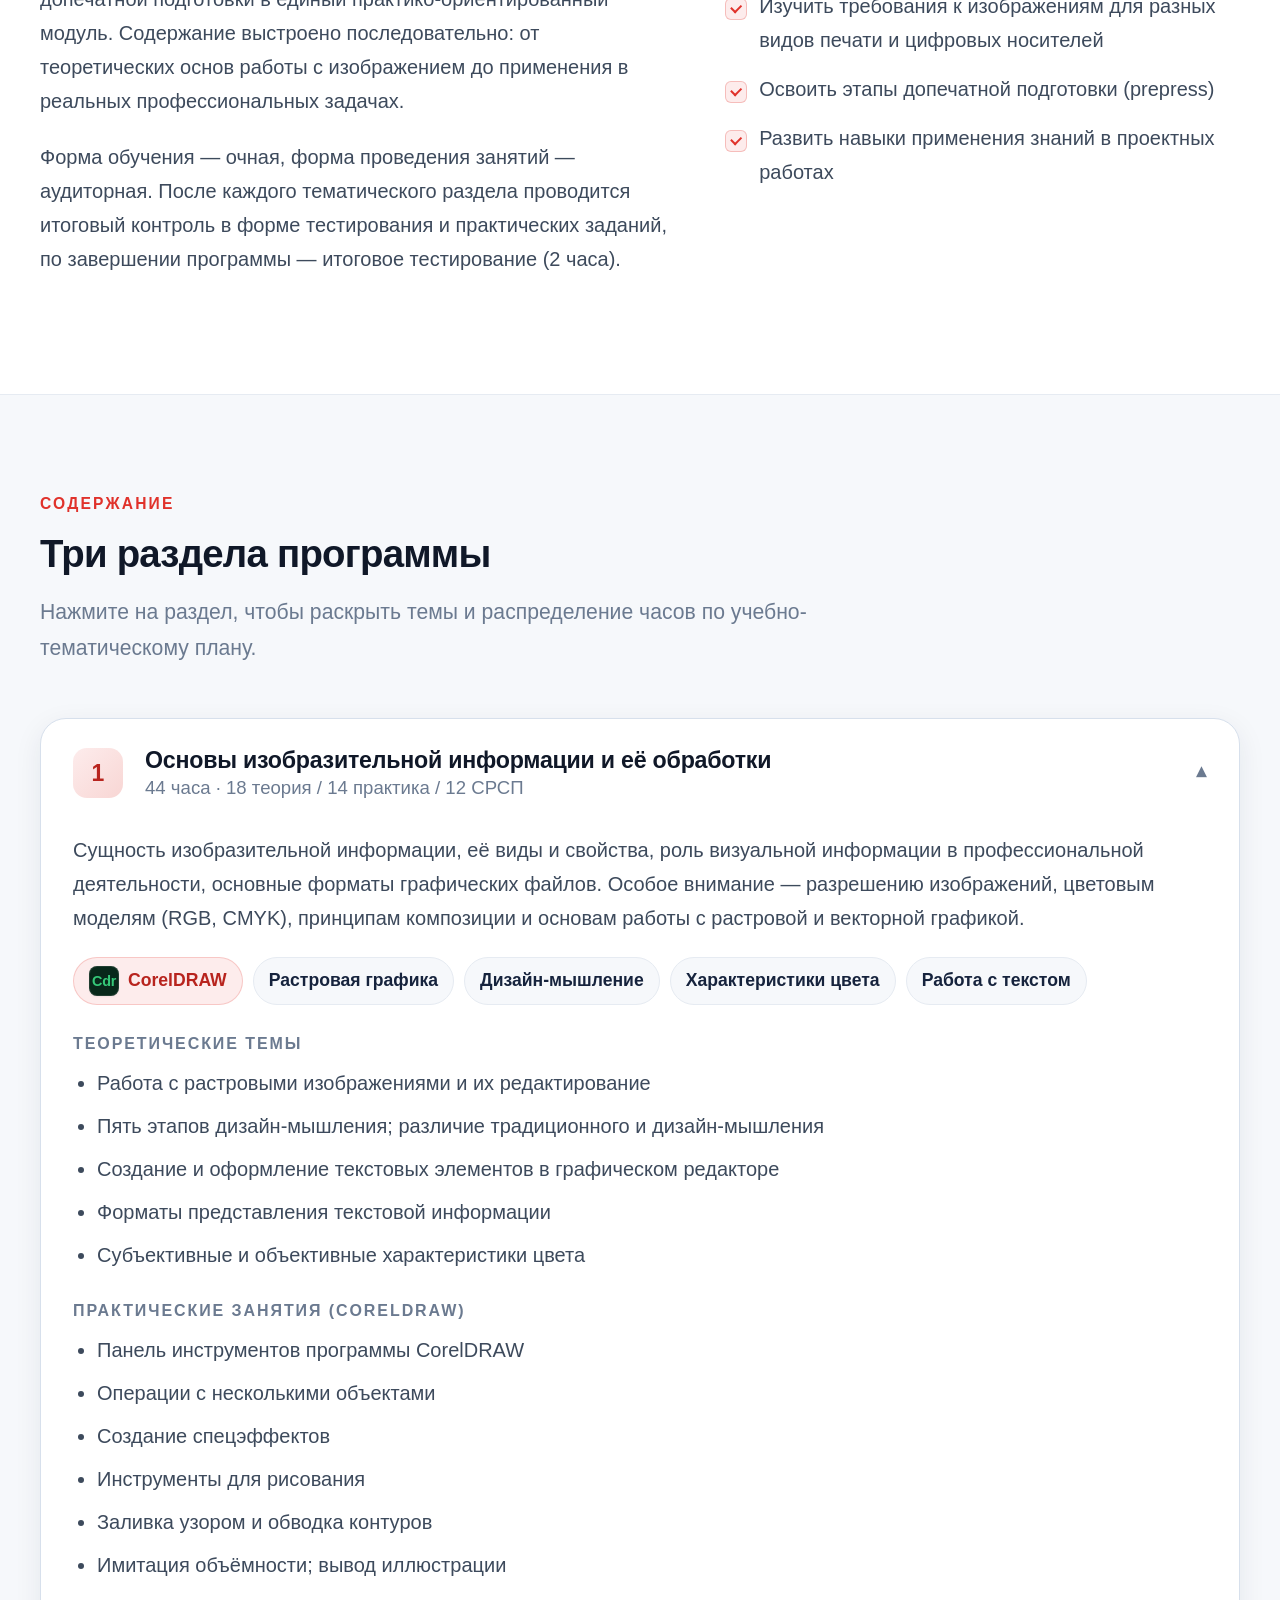
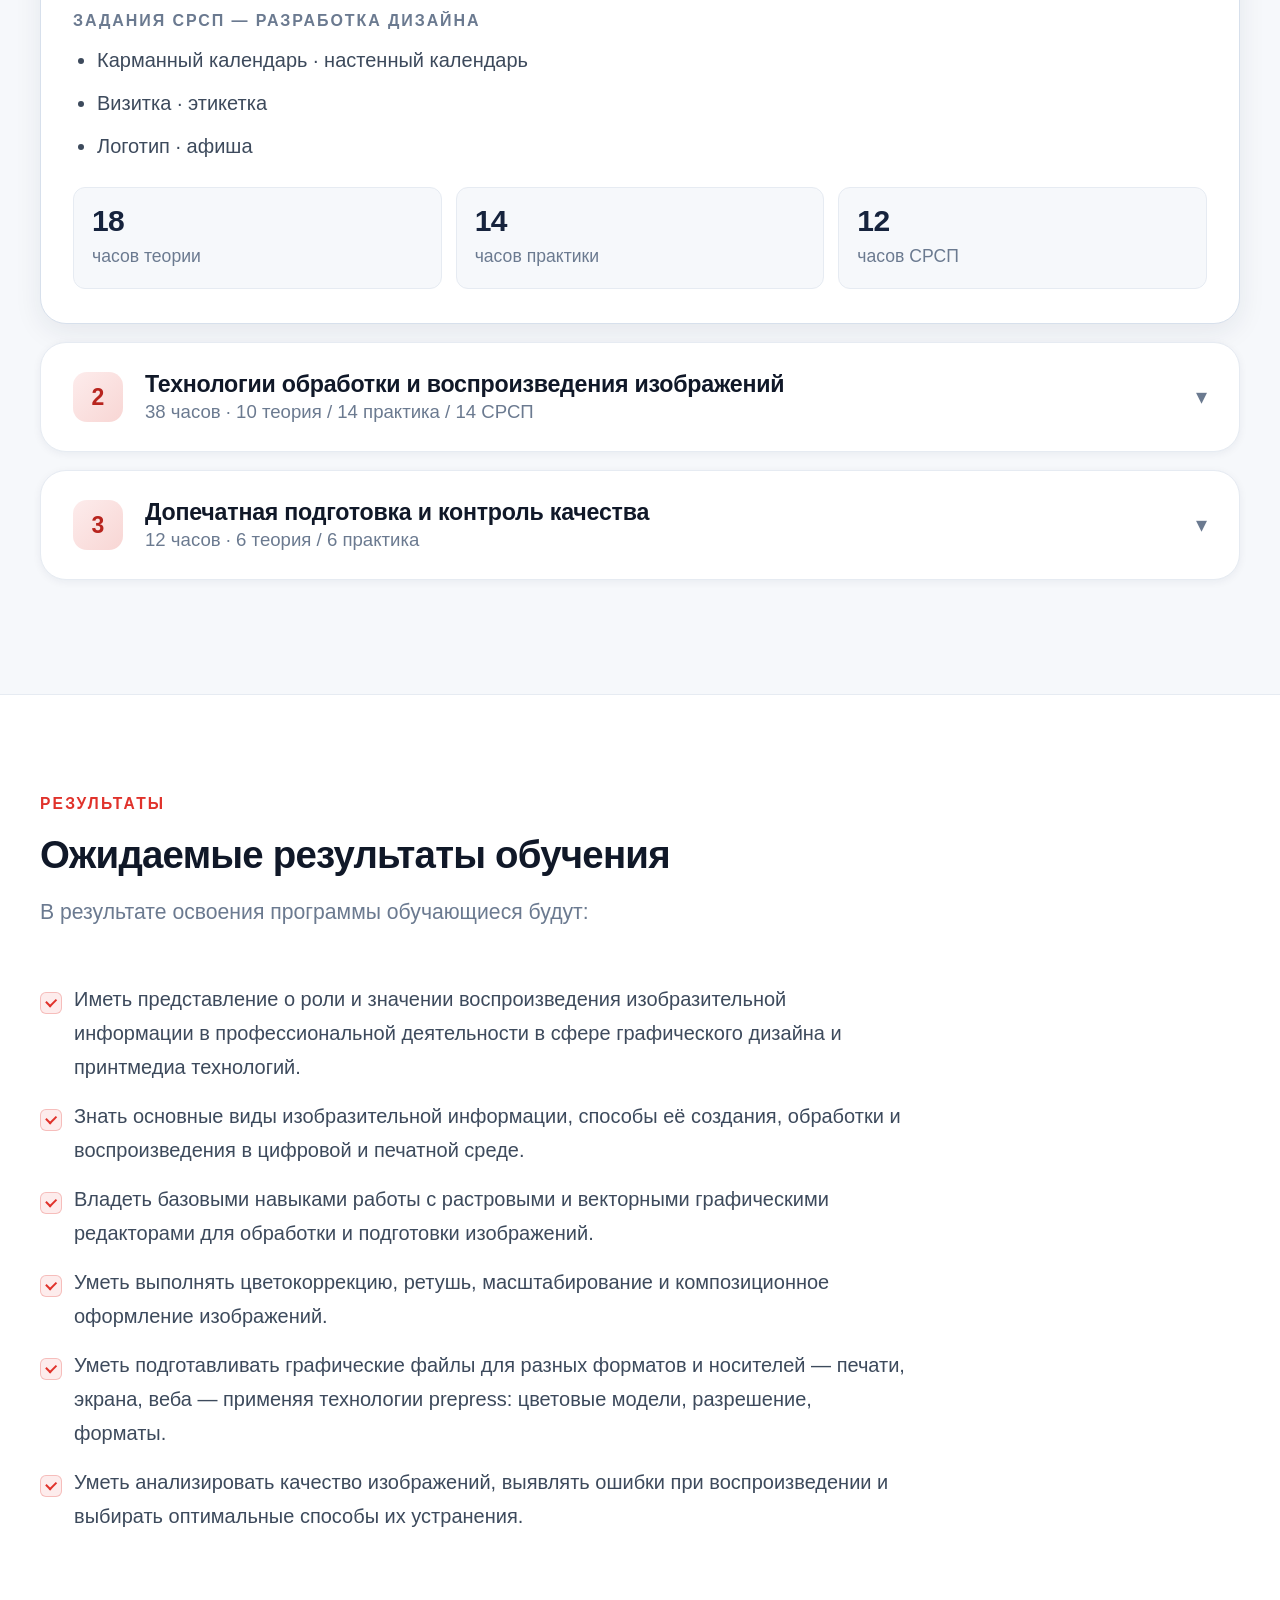
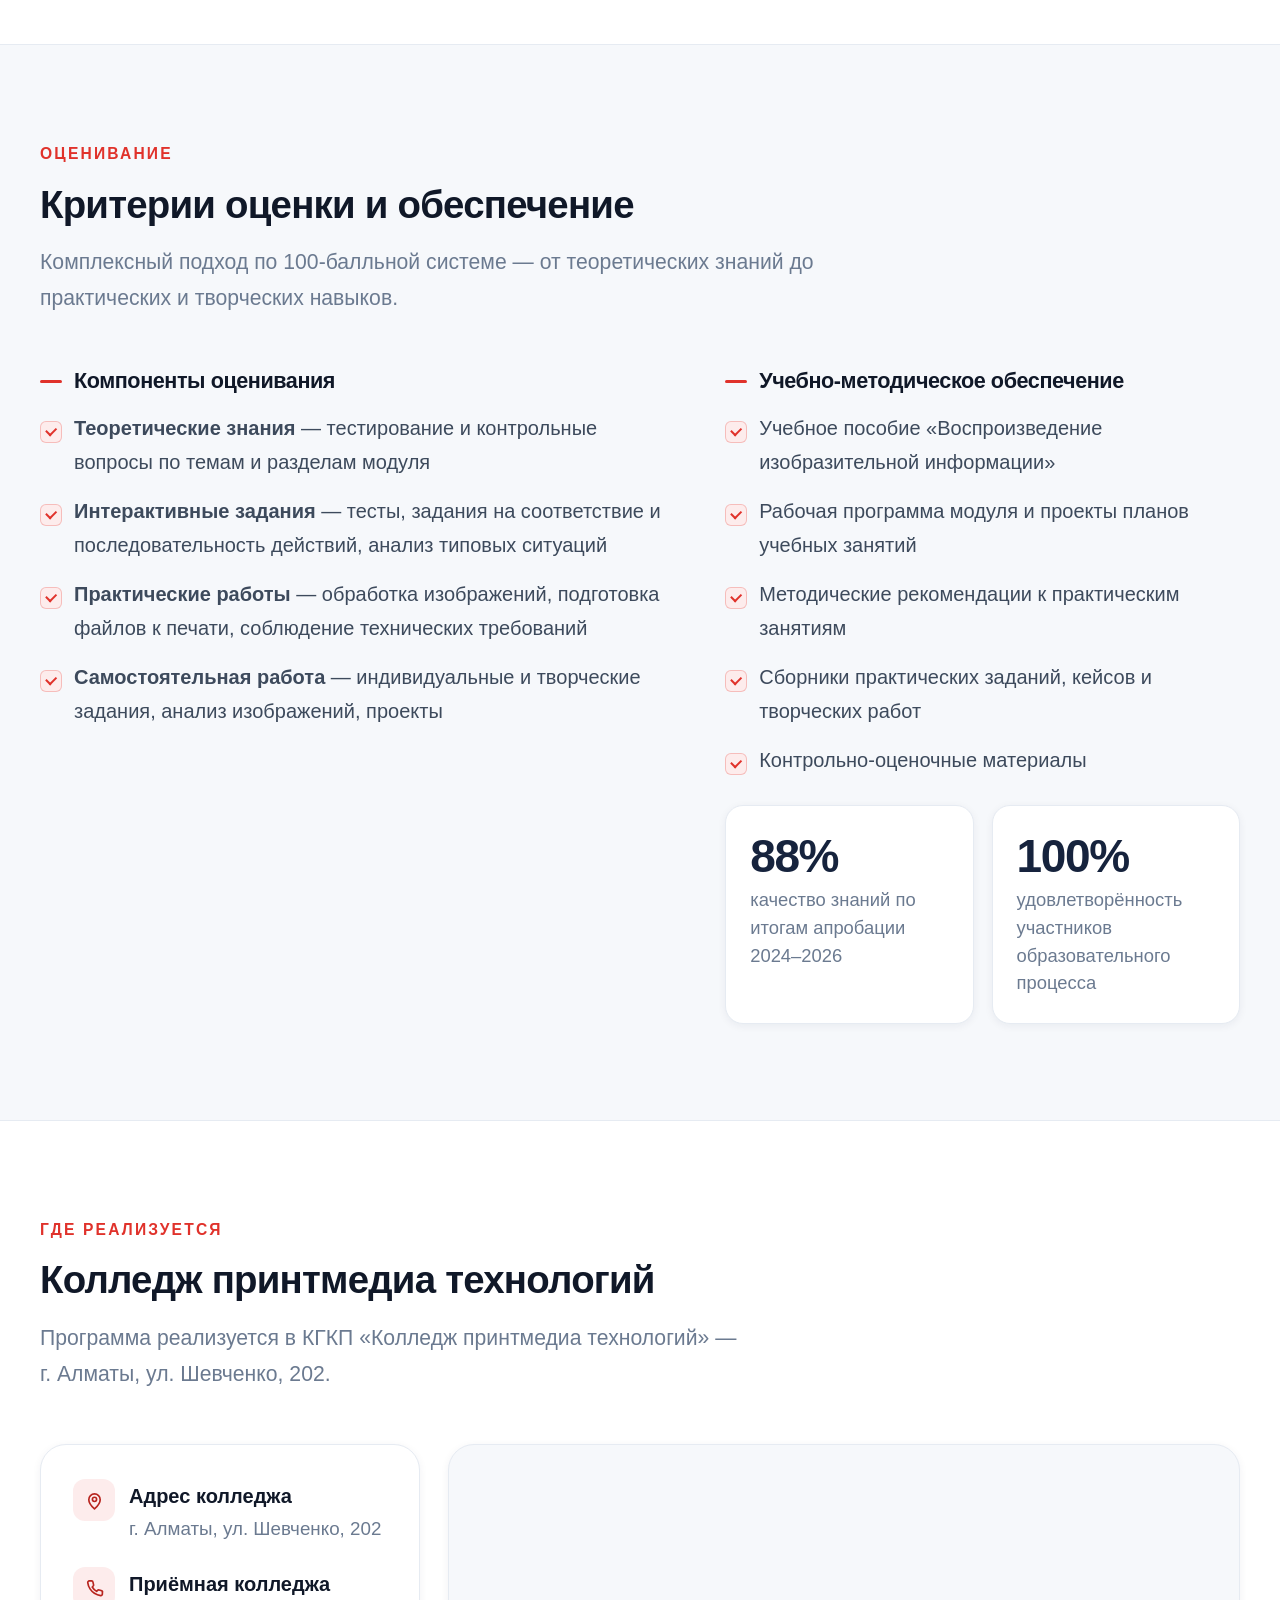
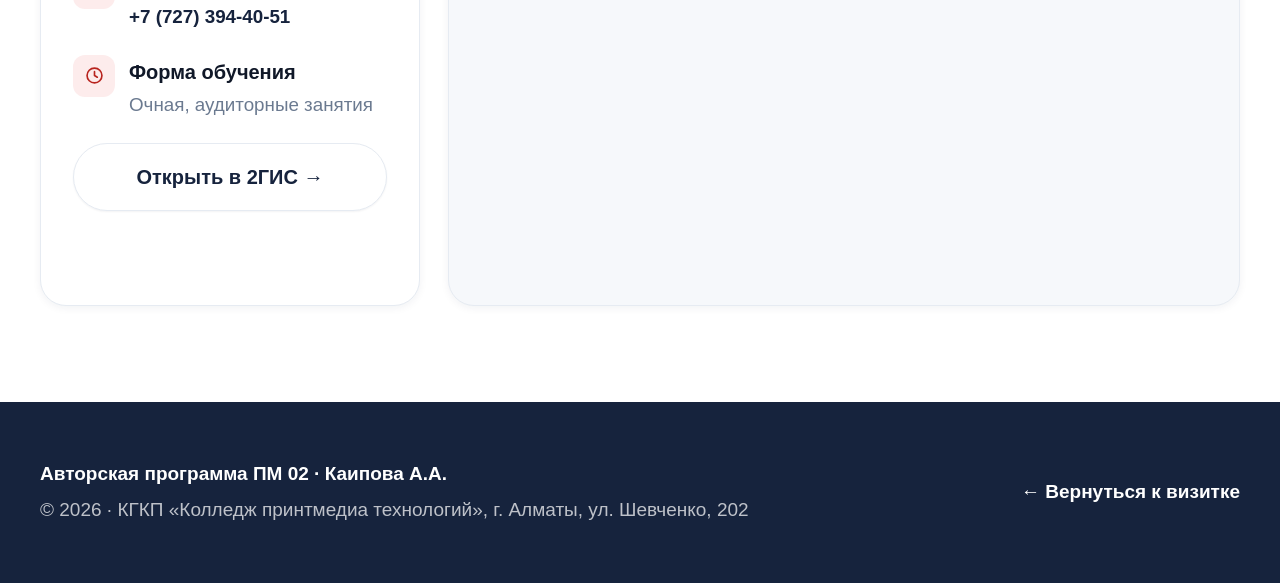
==== commit de3b7410: "Упрощён блок результатов ЦОР, убрана кнопка про авторскую программу, исправлен перенос «г. Алматы»" ====
--- a/cor.html
+++ b/cor.html
@@ -231,32 +231,14 @@
       <h2>Ожидаемые результаты обучения</h2>
       <p>В результате освоения программы обучающиеся будут:</p>
     </div>
-    <div class="cards">
-      <div class="card">
-        <div class="card__top"><span class="card__tag">Иметь представление</span></div>
-        <p>О роли и значении воспроизведения изобразительной информации в профессиональной деятельности в сфере графического дизайна и принтмедиа технологий.</p>
-      </div>
-      <div class="card">
-        <div class="card__top"><span class="card__tag">Знать</span></div>
-        <p>Основные виды изобразительной информации, способы её создания, обработки и воспроизведения в цифровой и печатной среде.</p>
-      </div>
-      <div class="card">
-        <div class="card__top"><span class="card__tag">Владеть</span></div>
-        <p>Базовыми навыками работы с растровыми и векторными графическими редакторами для обработки и подготовки изображений.</p>
-      </div>
-      <div class="card">
-        <div class="card__top"><span class="card__tag">Уметь</span></div>
-        <p>Выполнять цветокоррекцию, ретушь, масштабирование и композиционное оформление изображений.</p>
-      </div>
-      <div class="card">
-        <div class="card__top"><span class="card__tag">Уметь</span></div>
-        <p>Подготавливать графические файлы для разных форматов и носителей — печати, экрана, веба — применяя технологии prepress: цветовые модели, разрешение, форматы.</p>
-      </div>
-      <div class="card">
-        <div class="card__top"><span class="card__tag">Уметь</span></div>
-        <p>Анализировать качество изображений, выявлять ошибки при воспроизведении и выбирать оптимальные способы их устранения.</p>
-      </div>
-    </div>
+    <ul class="list-check prose">
+      <li>Иметь представление о роли и значении воспроизведения изобразительной информации в профессиональной деятельности в сфере графического дизайна и принтмедиа технологий.</li>
+      <li>Знать основные виды изобразительной информации, способы её создания, обработки и воспроизведения в цифровой и печатной среде.</li>
+      <li>Владеть базовыми навыками работы с растровыми и векторными графическими редакторами для обработки и подготовки изображений.</li>
+      <li>Уметь выполнять цветокоррекцию, ретушь, масштабирование и композиционное оформление изображений.</li>
+      <li>Уметь подготавливать графические файлы для разных форматов и носителей — печати, экрана, веба — применяя технологии prepress: цветовые модели, разрешение, форматы.</li>
+      <li>Уметь анализировать качество изображений, выявлять ошибки при воспроизведении и выбирать оптимальные способы их устранения.</li>
+    </ul>
   </div>
 </section>
 
@@ -306,7 +288,7 @@
     <div class="section__head">
       <span class="section__label">Где реализуется</span>
       <h2>Колледж принтмедиа технологий</h2>
-      <p>Программа реализуется в КГКП «Колледж принтмедиа технологий» — г. Алматы, ул. Шевченко, 202.</p>
+      <p>Программа реализуется в КГКП «Колледж принтмедиа технологий» — г.&nbsp;Алматы, ул. Шевченко, 202.</p>
     </div>
     <div class="map-grid">
       <div class="map-card">
--- a/style.css
+++ b/style.css
@@ -296,6 +296,7 @@
 
 .cols-2 { display: grid; grid-template-columns: 1.1fr .9fr; gap: 56px; align-items: start; }
 .prose p { color: var(--body); max-width: 78ch; }
+.list-check.prose { max-width: 78ch; }
 
 h3.mini {
   font-size: 1.08rem;
@@ -457,7 +458,7 @@
 }
 
 /* ---------------- Контакты и карта ---------------- */
-.contact-grid { display: grid; grid-template-columns: repeat(auto-fit, minmax(250px, 1fr)); gap: 20px; }
+.contact-grid { display: grid; grid-template-columns: repeat(auto-fit, minmax(290px, 1fr)); gap: 20px; }
 .contact {
   background: #fff;
   border: 1px solid var(--line);
@@ -473,7 +474,9 @@
   font-weight: 750;
   margin-bottom: 8px;
 }
-.contact__value { font-size: 1.05rem; font-weight: 650; color: var(--navy); word-break: break-word; }
+.contact__value { font-size: 1.05rem; font-weight: 650; color: var(--navy); overflow-wrap: anywhere; }
+/* Длинный адрес почты не должен рваться на отдельные буквы */
+.contact__value a[href^="mailto"] { font-size: .92rem; letter-spacing: -0.01em; }
 .contact__value a { color: inherit; text-decoration: none; }
 .contact__value a:hover { color: var(--red); }
 .note { font-size: .92rem; color: var(--muted); margin-top: 22px; }
